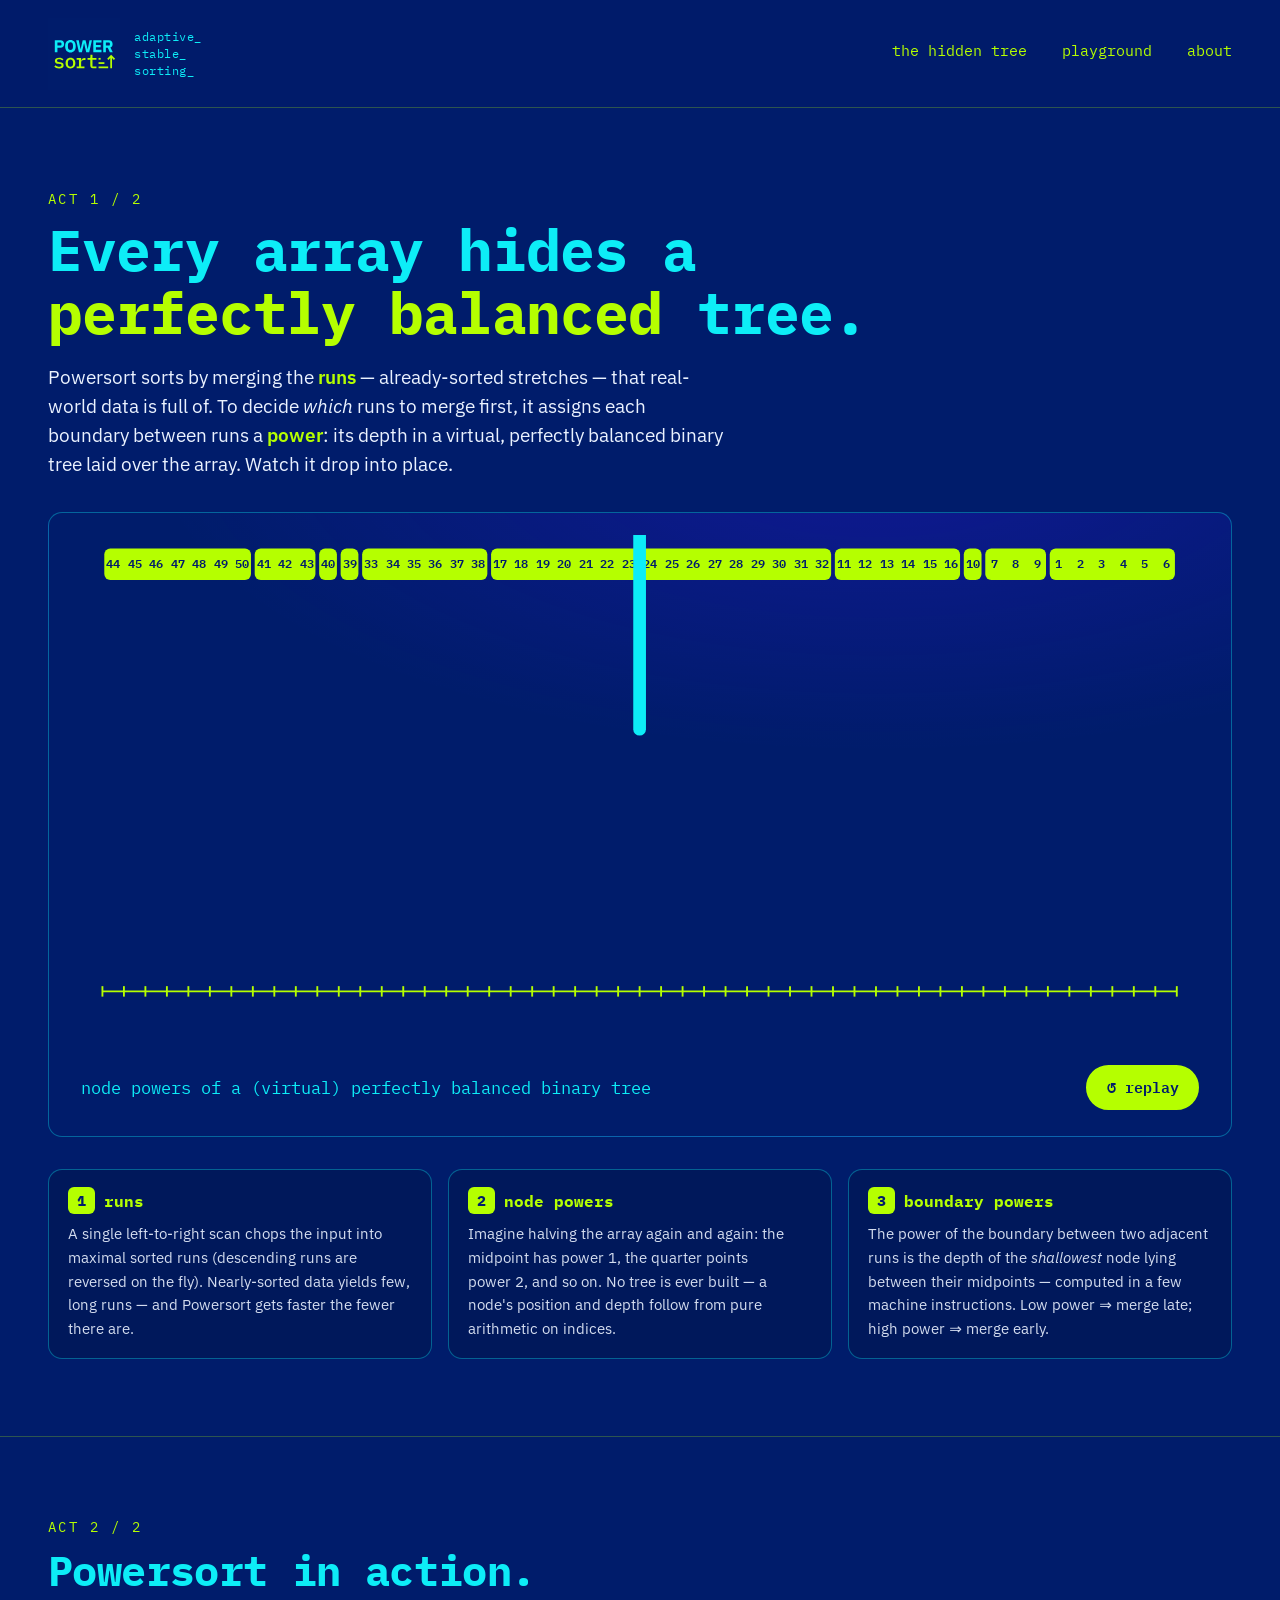
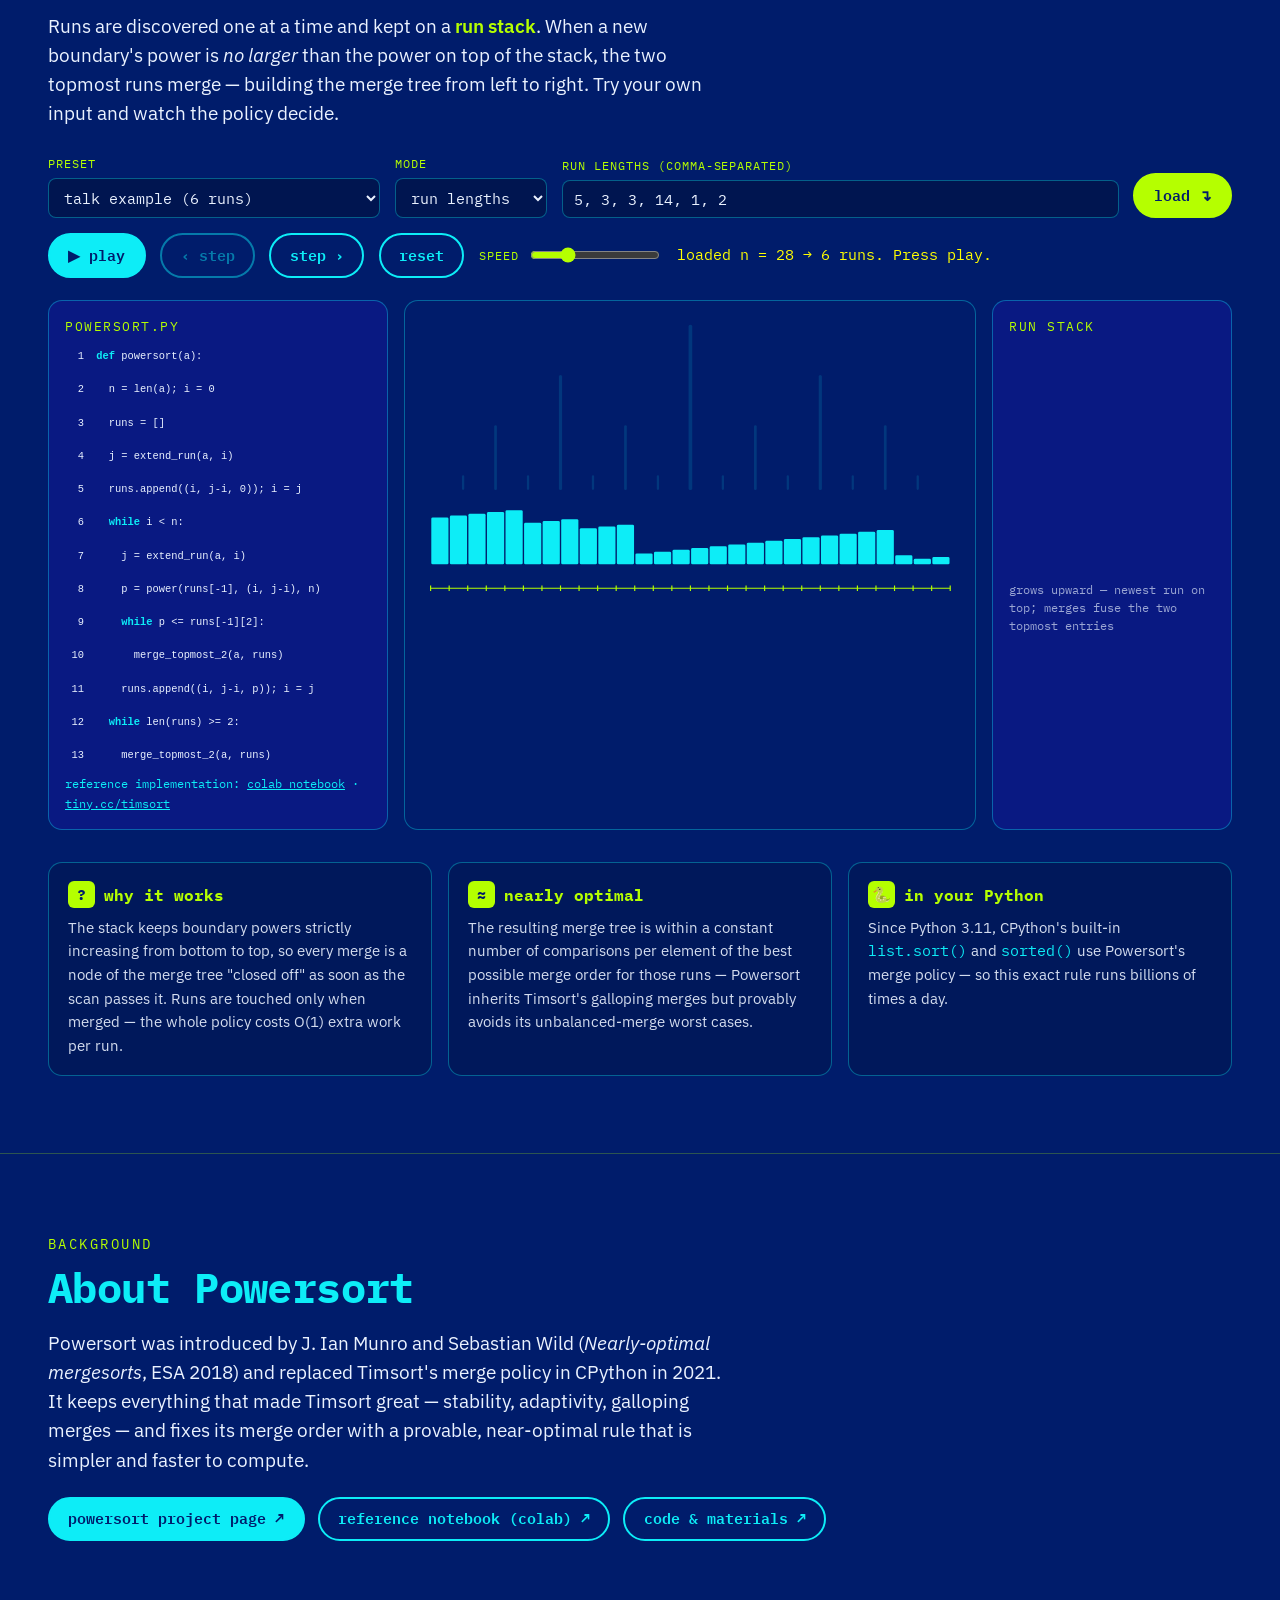
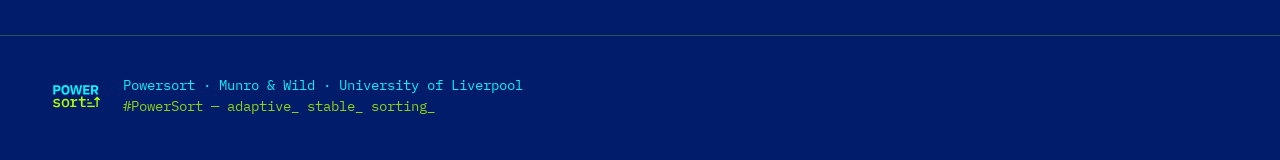
==== playground/index.html @ b898022e "add playground on standalone page" ====
<!DOCTYPE html>
<html lang="en">
<head>
<meta charset="UTF-8">
<meta name="viewport" content="width=device-width, initial-scale=1.0">
<title>Powersort — adaptive, stable sorting</title>
<meta name="description" content="An interactive explanation of Powersort's merge policy: the hidden perfectly balanced binary tree behind run powers, and the run stack in action.">
<link rel="icon" type="image/svg+xml" href="/assets/powersort-logo-square.svg">
<link rel="preconnect" href="https://fonts.googleapis.com">
<link rel="preconnect" href="https://fonts.gstatic.com" crossorigin>
<link href="https://fonts.googleapis.com/css2?family=IBM+Plex+Mono:wght@400;500;600;700&family=IBM+Plex+Sans:wght@400;500;600;700&display=swap" rel="stylesheet">
<link rel="stylesheet" href="style.css">
</head>
<body>

<header class="site-header">
  <a class="brand" href="http://www.wild-inter.net/powersort/">
    <img src="/assets/powersort-logo-square.svg" alt="Powersort logo" class="brand-logo">
    <span class="brand-tagline">adaptive_<br>stable_<br>sorting_</span>
  </a>
  <nav class="site-nav">
    <a href="#tree">the hidden tree</a>
    <a href="#playground">playground</a>
    <a href="#about">about</a>
  </nav>
</header>

<!-- ============ ACT 1 · THE HIDDEN TREE ============ -->
<section class="act" id="tree">
  <div class="act-head">
    <span class="eyebrow">act 1 / 2</span>
    <h1>Every array hides a<br><em>perfectly balanced</em> tree.</h1>
    <p class="lede">
      Powersort sorts by merging the <strong>runs</strong> — already-sorted stretches — that
      real-world data is full of. To decide <em>which</em> runs to merge first, it assigns each
      boundary between runs a <strong>power</strong>: its depth in a virtual, perfectly balanced
      binary tree laid over the array. Watch it drop into place.
    </p>
  </div>

  <div class="stage-wrap">
    <svg id="heroSvg" viewBox="0 0 1520 700" preserveAspectRatio="xMidYMid meet"
         role="img" aria-label="Animation: an array split into sorted runs, with the node powers of a perfectly balanced binary tree dropping in below it. Each run boundary receives the depth of the shallowest node between the midpoints of its two neighboring runs."></svg>
    <div class="stage-footline">
      <p id="heroCaption" class="stage-caption" aria-live="polite">&nbsp;</p>
      <button id="heroReplay" class="btn btn-lime" type="button">↺ replay</button>
    </div>
  </div>

  <div class="explain-grid">
    <div class="explain-card">
      <h3><span class="k">1</span> runs</h3>
      <p>A single left-to-right scan chops the input into maximal sorted runs
         (descending runs are reversed on the fly). Nearly-sorted data yields few, long runs —
         and Powersort gets faster the fewer there are.</p>
    </div>
    <div class="explain-card">
      <h3><span class="k">2</span> node powers</h3>
      <p>Imagine halving the array again and again: the midpoint has power&nbsp;1, the quarter
         points power&nbsp;2, and so on. No tree is ever built — a node's position and depth
         follow from pure arithmetic on indices.</p>
    </div>
    <div class="explain-card">
      <h3><span class="k">3</span> boundary powers</h3>
      <p>The power of the boundary between two adjacent runs is the depth of the
         <em>shallowest</em> node lying between their midpoints — computed in a few
         machine instructions. Low power&nbsp;⇒ merge late; high power&nbsp;⇒ merge early.</p>
    </div>
  </div>
</section>

<!-- ============ ACT 2 · POWERSORT IN ACTION ============ -->
<section class="act" id="playground">
  <div class="act-head">
    <span class="eyebrow">act 2 / 2</span>
    <h2>Powersort in action.</h2>
    <p class="lede">
      Runs are discovered one at a time and kept on a <strong>run stack</strong>. When a new
      boundary's power is <em>no larger</em> than the power on top of the stack, the two topmost
      runs merge — building the merge tree from left to right. Try your own input and watch the
      policy decide.
    </p>
  </div>

  <div class="controls" role="group" aria-label="Input controls">
    <label class="ctl">
      <span>preset</span>
      <select id="presetSelect">
        <option value="slides">talk example (6 runs)</option>
        <option value="hero">showcase example (10 runs)</option>
        <option value="colab">colab notebook example (12 runs)</option>
        <option value="random">random values</option>
        <option value="fewruns">a few long runs</option>
        <option value="manyruns">many short runs</option>
        <option value="organ">organ pipe</option>
        <option value="sorted">already sorted</option>
      </select>
    </label>
    <label class="ctl">
      <span>mode</span>
      <select id="modeSelect">
        <option value="runs">run lengths</option>
        <option value="values">array values</option>
      </select>
    </label>
    <label class="ctl ctl-grow">
      <span id="inputLabel">run lengths (comma-separated)</span>
      <input id="dataInput" type="text" spellcheck="false" autocomplete="off"
             value="5, 3, 3, 14, 1, 2">
    </label>
    <button id="applyBtn" class="btn btn-lime" type="button">load ↴</button>
  </div>

  <div class="controls controls-play" role="group" aria-label="Playback controls">
    <button id="playBtn" class="btn btn-cyan" type="button">▶ play</button>
    <button id="backBtn" class="btn" type="button">‹ step</button>
    <button id="stepBtn" class="btn" type="button">step ›</button>
    <button id="resetBtn" class="btn" type="button">reset</button>
    <label class="ctl ctl-speed">
      <span>speed</span>
      <input id="speedRange" type="range" min="0.3" max="3" step="0.1" value="1"
             aria-label="Animation speed">
    </label>
    <p id="narration" class="narration" aria-live="polite">Press play to run Powersort.</p>
  </div>

  <div class="playground-grid">
    <aside class="panel panel-code" aria-label="Powersort pseudocode">
      <div class="panel-title">powersort.py</div>
      <pre id="codeBox"><code><span class="cl" id="cl1"> 1  <b>def</b> powersort(a):</span>
<span class="cl" id="cl2"> 2    n = len(a); i = 0</span>
<span class="cl" id="cl3"> 3    runs = []</span>
<span class="cl" id="cl4"> 4    j = extend_run(a, i)</span>
<span class="cl" id="cl5"> 5    runs.append((i, j-i, 0)); i = j</span>
<span class="cl" id="cl6"> 6    <b>while</b> i &lt; n:</span>
<span class="cl" id="cl7"> 7      j = extend_run(a, i)</span>
<span class="cl" id="cl8"> 8      p = power(runs[-1], (i, j-i), n)</span>
<span class="cl" id="cl9"> 9      <b>while</b> p &lt;= runs[-1][2]:</span>
<span class="cl" id="cl10">10        merge_topmost_2(a, runs)</span>
<span class="cl" id="cl11">11      runs.append((i, j-i, p)); i = j</span>
<span class="cl" id="cl12">12    <b>while</b> len(runs) &gt;= 2:</span>
<span class="cl" id="cl13">13      merge_topmost_2(a, runs)</span></code></pre>
      <p class="panel-note">reference implementation: <a href="https://colab.research.google.com/drive/13jJDr7dcEz2Ub48TzOT-DaJYCNc5UduR" target="_blank" rel="noopener">colab notebook</a> · <a href="https://tiny.cc/timsort" target="_blank" rel="noopener">tiny.cc/timsort</a></p>
    </aside>

    <div class="panel panel-stage">
      <svg id="playSvg" viewBox="0 0 1200 640" preserveAspectRatio="xMidYMid meet"
           role="img" aria-label="Visualization of the array as bars grouped into runs, boundary powers, and the merge tree being built left to right over the faint node powers of the virtual balanced tree."></svg>
    </div>

    <aside class="panel panel-stack" aria-label="Run stack">
      <div class="panel-title">run stack</div>
      <div id="stackBox" class="stack-box"></div>
      <div class="stack-hint">grows upward — newest run on top; merges fuse the two topmost entries</div>
    </aside>
  </div>

  <div class="explain-grid">
    <div class="explain-card">
      <h3><span class="k">?</span> why it works</h3>
      <p>The stack keeps boundary powers strictly increasing from bottom to top, so every merge
         is a node of the merge tree "closed off" as soon as the scan passes it. Runs are touched
         only when merged — the whole policy costs O(1) extra work per run.</p>
    </div>
    <div class="explain-card">
      <h3><span class="k">≈</span> nearly optimal</h3>
      <p>The resulting merge tree is within a constant number of comparisons per element of the
         best possible merge order for those runs — Powersort inherits Timsort's galloping merges
         but provably avoids its unbalanced-merge worst cases.</p>
    </div>
    <div class="explain-card">
      <h3><span class="k">🐍</span> in your Python</h3>
      <p>Since Python&nbsp;3.11, CPython's built-in <code>list.sort()</code> and
         <code>sorted()</code> use Powersort's merge policy — so this exact rule runs
         billions of times a day.</p>
    </div>
  </div>
</section>

<!-- ============ ABOUT ============ -->
<section class="act act-about" id="about">
  <div class="act-head">
    <span class="eyebrow">background</span>
    <h2>About Powersort</h2>
    <p class="lede">
      Powersort was introduced by J. Ian Munro and Sebastian Wild
      (<em>Nearly-optimal mergesorts</em>, ESA&nbsp;2018) and replaced Timsort's merge policy in
      CPython in 2021. It keeps everything that made Timsort great — stability, adaptivity,
      galloping merges — and fixes its merge order with a provable, near-optimal rule that is
      simpler and faster to compute.
    </p>
    <p class="about-links">
      <a class="btn btn-cyan" href="http://www.wild-inter.net/powersort/">powersort project page ↗</a>
      <a class="btn" href="https://colab.research.google.com/drive/13jJDr7dcEz2Ub48TzOT-DaJYCNc5UduR" target="_blank" rel="noopener">reference notebook (colab) ↗</a>
      <a class="btn" href="https://tiny.cc/timsort">code &amp; materials ↗</a>
    </p>
  </div>
</section>

<footer class="site-footer">
  <img src="/assets/powersort-logo-square.svg" alt="" class="footer-logo">
  <p>Powersort · Munro &amp; Wild · University of Liverpool<br>
     <span class="dim">#PowerSort — adaptive_ stable_ sorting_</span></p>
</footer>

<script src="app.js"></script>
</body>
</html>
---- playground/style.css ----
/* ============================================================
   POWERSORT — brand tokens (Brand Guidelines v1.0)
   dark blue #001C6B · blue #380FFF · light blue #0DEDF7
   green #00D600 · lime #B5FF00 · yellow #FFFF00
   type: IBM Plex Mono (headlines / data) + IBM Plex Sans (body)
   ============================================================ */
:root {
  --darkblue: #001C6B;
  --blue: #380FFF;
  --lightblue: #0DEDF7;
  --green: #00D600;
  --lime: #B5FF00;
  --yellow: #FFFF00;
  --ink: #EAF2FF;
  --panel: rgba(56, 15, 255, 0.16);
  --panel-line: rgba(13, 237, 247, 0.35);
  --mono: "IBM Plex Mono", ui-monospace, SFMono-Regular, Menlo, monospace;
  --sans: "IBM Plex Sans", system-ui, -apple-system, "Segoe UI", sans-serif;
}

* { box-sizing: border-box; }
html { scroll-behavior: smooth; }
@media (prefers-reduced-motion: reduce) {
  html { scroll-behavior: auto; }
}

body {
  margin: 0;
  background: var(--darkblue);
  color: var(--ink);
  font-family: var(--sans);
  font-size: 17px;
  line-height: 1.55;
  -webkit-font-smoothing: antialiased;
}

a { color: var(--lightblue); }
a:focus-visible, button:focus-visible, input:focus-visible, select:focus-visible {
  outline: 3px solid var(--yellow);
  outline-offset: 2px;
}

/* ---------- header ---------- */
.site-header {
  display: flex;
  align-items: center;
  justify-content: space-between;
  gap: 1rem;
  padding: 1.1rem clamp(1rem, 4vw, 3rem);
  border-bottom: 1px solid rgba(181, 255, 0, 0.25);
  position: sticky;
  top: 0;
  background: rgba(0, 28, 107, 0.92);
  backdrop-filter: blur(6px);
  z-index: 20;
}
.brand { display: flex; align-items: center; gap: 0.9rem; text-decoration: none; }
.brand-logo { width: 72px; height: 72px; display: block; }
.brand-tagline {
  font-family: var(--mono);
  font-size: 0.78rem;
  line-height: 1.35;
  color: var(--lightblue);
  letter-spacing: 0.04em;
}
.site-nav { display: flex; gap: clamp(0.8rem, 3vw, 2.2rem); flex-wrap: wrap; }
.site-nav a {
  font-family: var(--mono);
  font-size: 0.92rem;
  color: var(--lime);
  text-decoration: none;
  border-bottom: 2px solid transparent;
  padding-bottom: 2px;
}
.site-nav a:hover { border-bottom-color: var(--lime); }

/* ---------- sections ---------- */
.act { padding: clamp(2.5rem, 6vw, 5rem) clamp(1rem, 4vw, 3rem); }
.act + .act { border-top: 1px solid rgba(181, 255, 0, 0.25); }
.act-head { max-width: 900px; }
.eyebrow {
  font-family: var(--mono);
  font-size: 0.85rem;
  letter-spacing: 0.18em;
  text-transform: uppercase;
  color: var(--lime);
}
h1, h2 {
  font-family: var(--mono);
  font-weight: 700;
  color: var(--lightblue);
  line-height: 1.08;
  margin: 0.5rem 0 1rem;
  letter-spacing: -0.015em;
}
h1 { font-size: clamp(2rem, 5.4vw, 3.6rem); }
h2 { font-size: clamp(1.6rem, 4vw, 2.6rem); }
h1 em, h2 em { font-style: normal; color: var(--lime); }
.lede { font-size: clamp(1rem, 1.6vw, 1.18rem); max-width: 62ch; color: var(--ink); }
.lede strong { color: var(--lime); font-weight: 600; }

/* ---------- hero stage ---------- */
.stage-wrap {
  margin-top: 2rem;
  border: 1px solid var(--panel-line);
  border-radius: 14px;
  background:
    radial-gradient(1200px 500px at 70% -10%, rgba(56, 15, 255, 0.28), transparent 60%),
    var(--darkblue);
  padding: clamp(0.6rem, 2vw, 1.4rem);
  overflow: hidden;
}
#heroSvg { width: 100%; height: auto; display: block; }
.stage-footline {
  display: flex; align-items: center; justify-content: space-between;
  gap: 1rem; padding: 0.4rem 0.6rem 0.2rem; flex-wrap: wrap;
}
.stage-caption {
  font-family: var(--mono);
  color: var(--lightblue);
  font-size: clamp(0.85rem, 1.8vw, 1.05rem);
  margin: 0;
  min-height: 1.4em;
}

/* ---------- buttons & controls ---------- */
.btn {
  font-family: var(--mono);
  font-size: 0.95rem;
  font-weight: 600;
  color: var(--lightblue);
  background: transparent;
  border: 2px solid var(--lightblue);
  border-radius: 999px;
  padding: 0.5rem 1.15rem;
  cursor: pointer;
  text-decoration: none;
  display: inline-block;
  transition: transform 120ms ease, background 120ms ease, color 120ms ease;
}
.btn:hover { transform: translateY(-1px); background: rgba(13, 237, 247, 0.12); }
.btn-lime { color: var(--darkblue); background: var(--lime); border-color: var(--lime); }
.btn-lime:hover { background: var(--yellow); border-color: var(--yellow); }
.btn-cyan { color: var(--darkblue); background: var(--lightblue); border-color: var(--lightblue); }
.btn-cyan:hover { background: #7ff6fb; }
.btn[disabled] { opacity: 0.45; cursor: not-allowed; transform: none; }

.controls {
  display: flex; flex-wrap: wrap; align-items: flex-end; gap: 0.9rem;
  margin-top: 1.6rem;
}
.controls-play { align-items: center; margin-top: 0.9rem; }
.ctl { display: flex; flex-direction: column; gap: 0.3rem; }
.ctl-grow { flex: 1 1 260px; }
.ctl > span {
  font-family: var(--mono); font-size: 0.78rem; letter-spacing: 0.08em;
  color: var(--lime); text-transform: uppercase;
}
.ctl select, .ctl input[type="text"] {
  font-family: var(--mono); font-size: 0.95rem;
  color: var(--ink); background: rgba(0, 0, 0, 0.25);
  border: 1.5px solid var(--panel-line); border-radius: 8px;
  padding: 0.5rem 0.7rem;
}
.ctl-speed { flex-direction: row; align-items: center; gap: 0.6rem; }
.ctl input[type="range"] { accent-color: var(--lime); width: 130px; }
.narration {
  font-family: var(--mono); font-size: 0.95rem; color: var(--yellow);
  margin: 0; flex: 1 1 320px; min-height: 1.4em;
}

/* ---------- playground layout ---------- */
.playground-grid {
  display: grid;
  grid-template-columns: minmax(260px, 340px) 1fr minmax(190px, 240px);
  gap: 1rem;
  margin-top: 1.4rem;
  align-items: stretch;
}
@media (max-width: 1100px) {
  .playground-grid { grid-template-columns: 1fr 1fr; }
  .panel-stage { grid-column: 1 / -1; order: -1; }
}
@media (max-width: 640px) {
  .playground-grid { grid-template-columns: 1fr; }
}

.panel {
  border: 1px solid var(--panel-line);
  border-radius: 14px;
  background: var(--panel);
  padding: 1rem;
  min-width: 0;
}
.panel-stage { padding: 0.6rem; background: var(--darkblue); }
#playSvg { width: 100%; height: auto; display: block; }
.panel-title {
  font-family: var(--mono); font-size: 0.8rem; letter-spacing: 0.12em;
  text-transform: uppercase; color: var(--lime); margin-bottom: 0.7rem;
}
.panel-note { font-family: var(--mono); font-size: 0.78rem; color: var(--lightblue); margin: 0.7rem 0 0; }

/* code panel */
.panel-code { container-type: inline-size; }
.panel-code pre {
  margin: 0; overflow-x: auto;
  font-family: var(--mono); font-size: clamp(0.62rem, 3.4cqw, 0.83rem); line-height: 1.55; color: var(--ink);
}
.panel-code b { color: var(--lightblue); font-weight: 700; }
.cl { display: block; padding: 0 0.4rem; border-radius: 5px; white-space: pre; }
.cl.active { background: var(--lime); color: var(--darkblue); }
.cl.active b { color: var(--blue); }

/* run stack panel — grows upward: first pushed run sits at the bottom */
.stack-box {
  display: flex; flex-direction: column-reverse; justify-content: flex-start;
  gap: 0.45rem; min-height: 220px;
}
.stack-entry {
  display: flex; justify-content: space-between; align-items: baseline;
  font-family: var(--mono); font-size: 1rem;
  border: 1.5px solid var(--lightblue); border-radius: 8px;
  color: var(--lightblue);
  padding: 0.42rem 0.7rem;
  transition: transform 250ms ease, opacity 250ms ease,
              background 250ms ease, border-color 250ms ease, color 250ms ease;
}
.stack-entry .pw { color: var(--lime); }
.stack-entry.enter { transform: translateY(-10px); opacity: 0; }
.stack-entry.hot { background: var(--yellow); border-color: var(--yellow); color: var(--darkblue); }
.stack-entry.hot .pw { color: var(--blue); }
.stack-hint {
  font-family: var(--mono); font-size: 0.72rem; color: rgba(234, 242, 255, 0.65);
  margin-top: 0.8rem;
}

/* ---------- explainer cards ---------- */
.explain-grid {
  display: grid;
  grid-template-columns: repeat(auto-fit, minmax(250px, 1fr));
  gap: 1rem;
  margin-top: 2rem;
}
.explain-card {
  border: 1px solid var(--panel-line);
  border-radius: 14px;
  padding: 1.1rem 1.2rem;
  background: rgba(0, 0, 0, 0.14);
}
.explain-card h3 {
  font-family: var(--mono); color: var(--lime); font-size: 1.02rem;
  margin: 0 0 0.5rem; display: flex; align-items: center; gap: 0.55rem;
}
.explain-card .k {
  display: inline-flex; align-items: center; justify-content: center;
  width: 1.7rem; height: 1.7rem; border-radius: 6px;
  background: var(--lime); color: var(--darkblue); font-weight: 700; font-size: 0.95rem;
}
.explain-card p { margin: 0; font-size: 0.95rem; color: rgba(234, 242, 255, 0.9); }
.explain-card code { font-family: var(--mono); color: var(--lightblue); }

/* ---------- about & footer ---------- */
.act-about .about-links { display: flex; gap: 0.8rem; flex-wrap: wrap; margin-top: 1.4rem; }
.site-footer {
  border-top: 1px solid rgba(181, 255, 0, 0.25);
  padding: 2rem clamp(1rem, 4vw, 3rem) 3rem;
  display: flex; align-items: center; gap: 1.2rem; flex-wrap: wrap;
}
.footer-logo { width: 56px; height: 56px; }
.site-footer p { font-family: var(--mono); font-size: 0.85rem; margin: 0; color: var(--lightblue); }
.site-footer .dim { color: rgba(181, 255, 0, 0.8); }

/* ---------- SVG element classes (shared by both stages) ---------- */
text { user-select: none; }
.svg-run-box { fill: var(--lime); }
.svg-run-num { font-family: var(--mono); font-weight: 600; fill: var(--darkblue); }
.svg-run-label { font-family: var(--mono); font-weight: 700; fill: var(--darkblue); }
.svg-bar { fill: var(--lightblue); }
.svg-bar.flash { fill: var(--yellow); }
.svg-edge { stroke: var(--lightblue); stroke-width: 2.5; fill: none; }
.svg-power-digit { font-family: var(--mono); font-weight: 600; }
.svg-ruler { stroke: var(--lime); stroke-width: 2.5; }
.svg-caption { font-family: var(--mono); fill: var(--lightblue); }

@media (prefers-reduced-motion: reduce) {
  .btn, .stack-entry { transition: none; }
}

/* binary readout in the hero */
.svg-binary { font-family: var(--mono); }
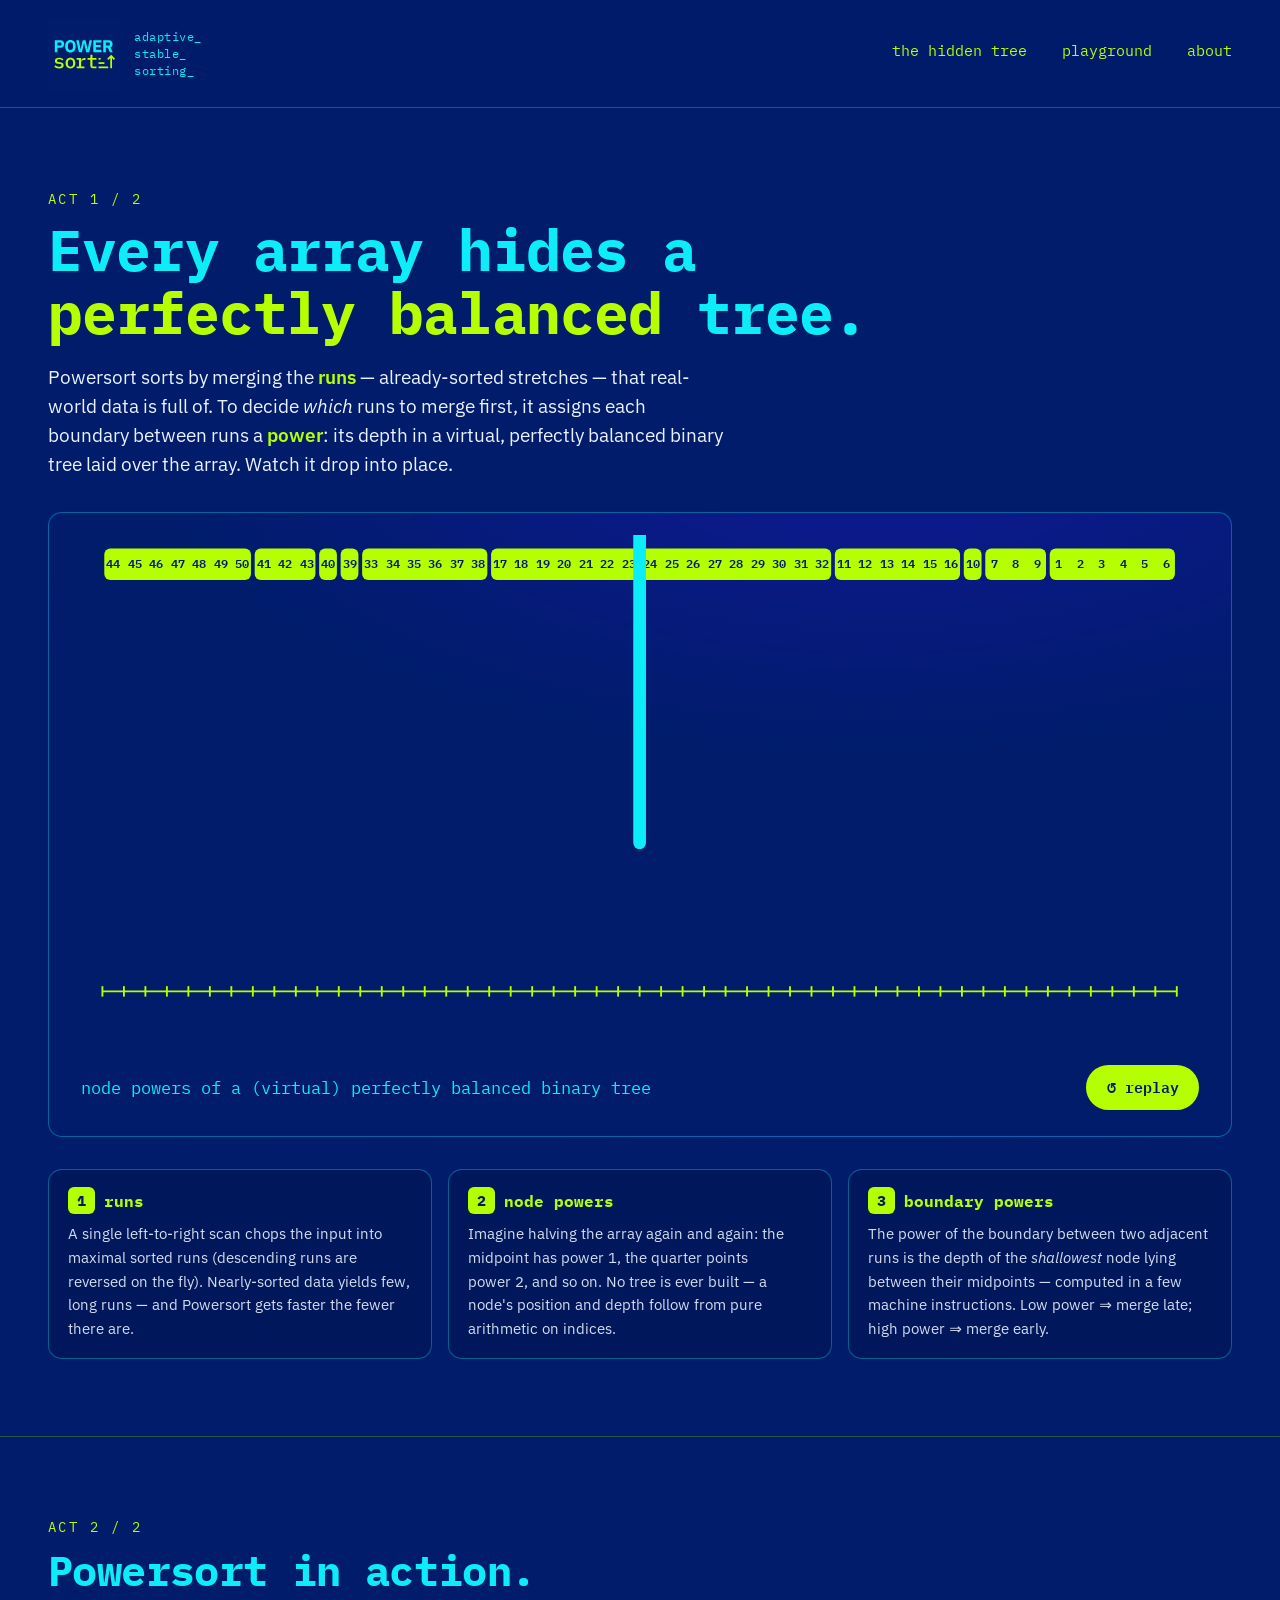
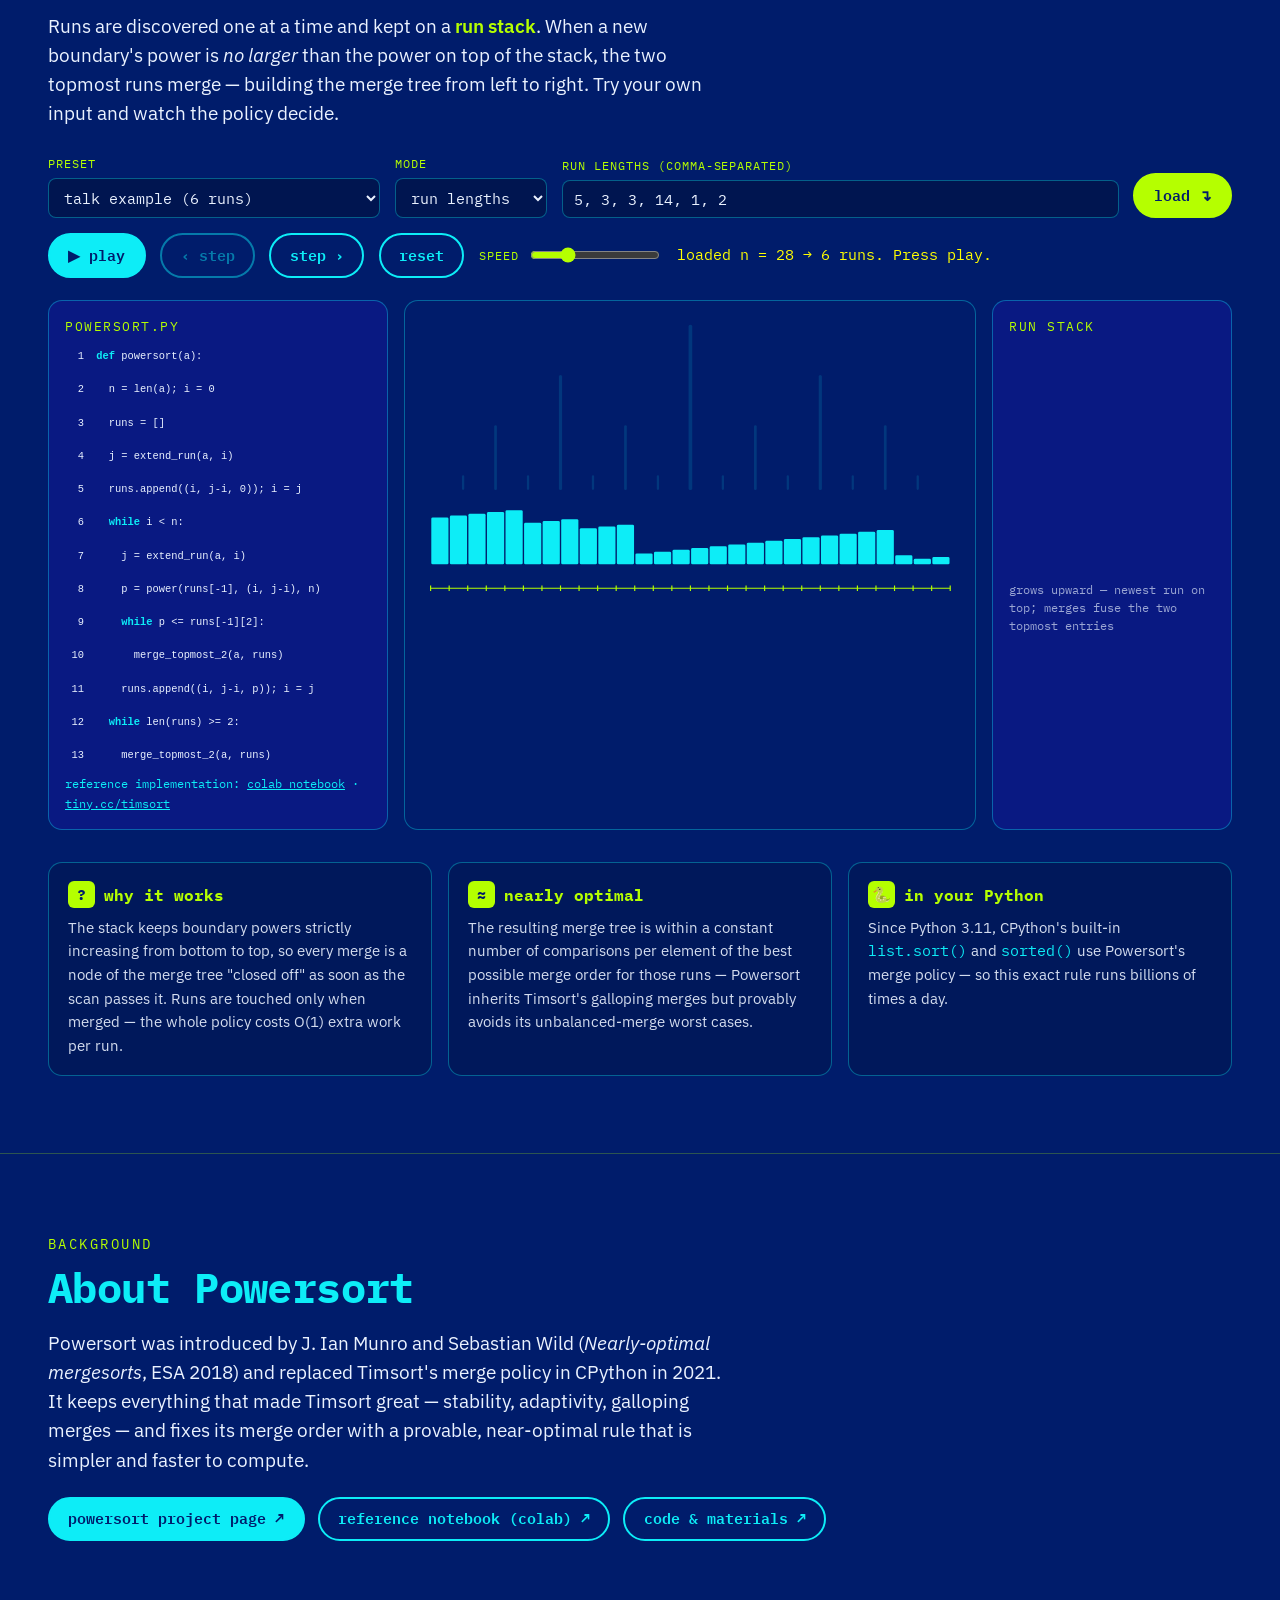
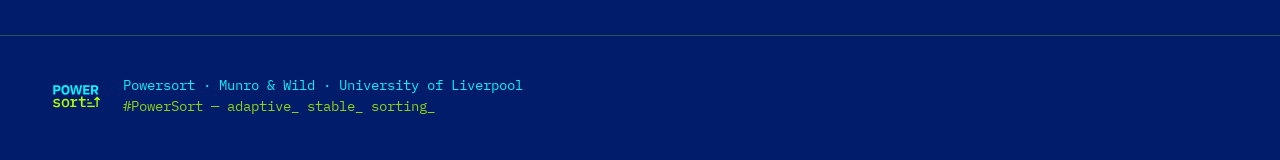
==== commit fbc3afb0: "fix path for logo" ====
--- a/playground/index.html
+++ b/playground/index.html
@@ -5,7 +5,7 @@
 <meta name="viewport" content="width=device-width, initial-scale=1.0">
 <title>Powersort — adaptive, stable sorting</title>
 <meta name="description" content="An interactive explanation of Powersort's merge policy: the hidden perfectly balanced binary tree behind run powers, and the run stack in action.">
-<link rel="icon" type="image/svg+xml" href="/assets/powersort-logo-square.svg">
+<link rel="icon" type="image/svg+xml" href="../assets/powersort-logo-square.svg">
 <link rel="preconnect" href="https://fonts.googleapis.com">
 <link rel="preconnect" href="https://fonts.gstatic.com" crossorigin>
 <link href="https://fonts.googleapis.com/css2?family=IBM+Plex+Mono:wght@400;500;600;700&family=IBM+Plex+Sans:wght@400;500;600;700&display=swap" rel="stylesheet">
@@ -15,7 +15,7 @@
 
 <header class="site-header">
   <a class="brand" href="http://www.wild-inter.net/powersort/">
-    <img src="/assets/powersort-logo-square.svg" alt="Powersort logo" class="brand-logo">
+    <img src="../assets/powersort-logo-square.svg" alt="Powersort logo" class="brand-logo">
     <span class="brand-tagline">adaptive_<br>stable_<br>sorting_</span>
   </a>
   <nav class="site-nav">
@@ -198,7 +198,7 @@
 </section>
 
 <footer class="site-footer">
-  <img src="/assets/powersort-logo-square.svg" alt="" class="footer-logo">
+  <img src="../assets/powersort-logo-square.svg" alt="" class="footer-logo">
   <p>Powersort · Munro &amp; Wild · University of Liverpool<br>
      <span class="dim">#PowerSort — adaptive_ stable_ sorting_</span></p>
 </footer>
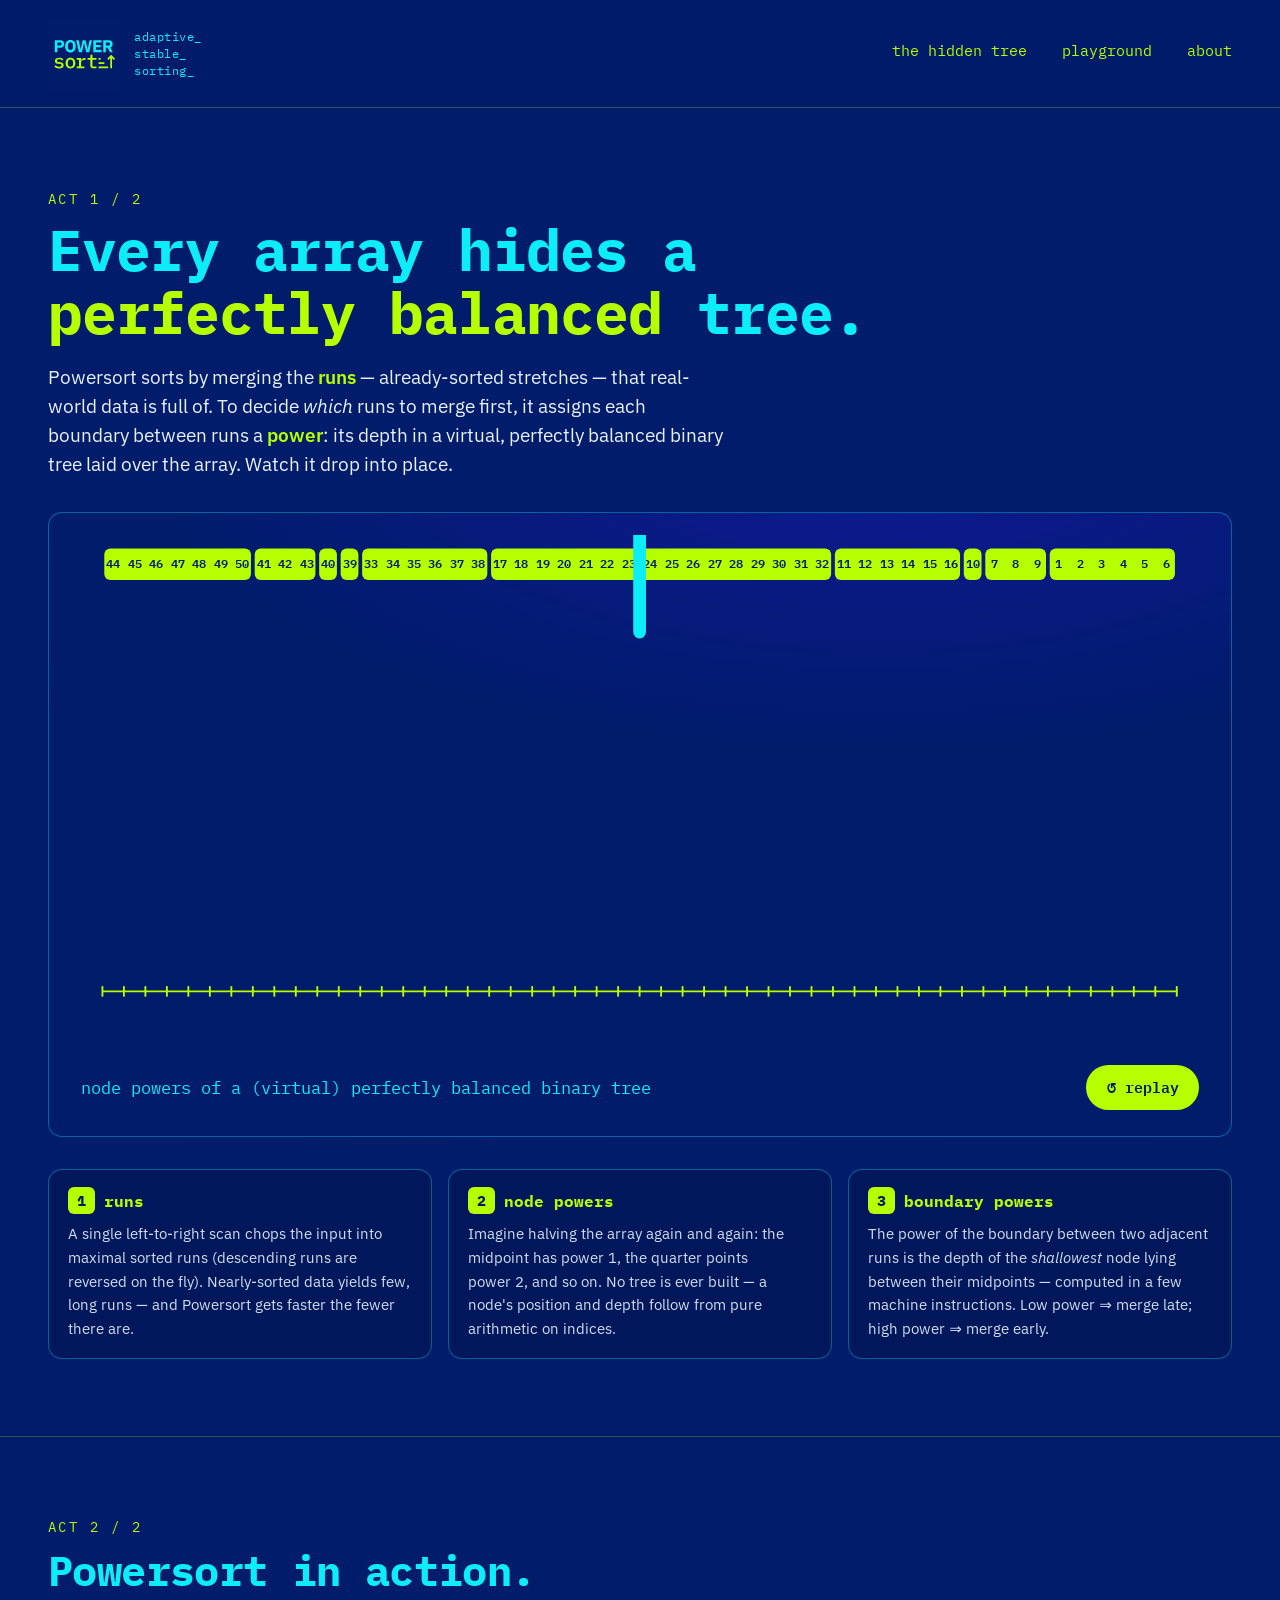
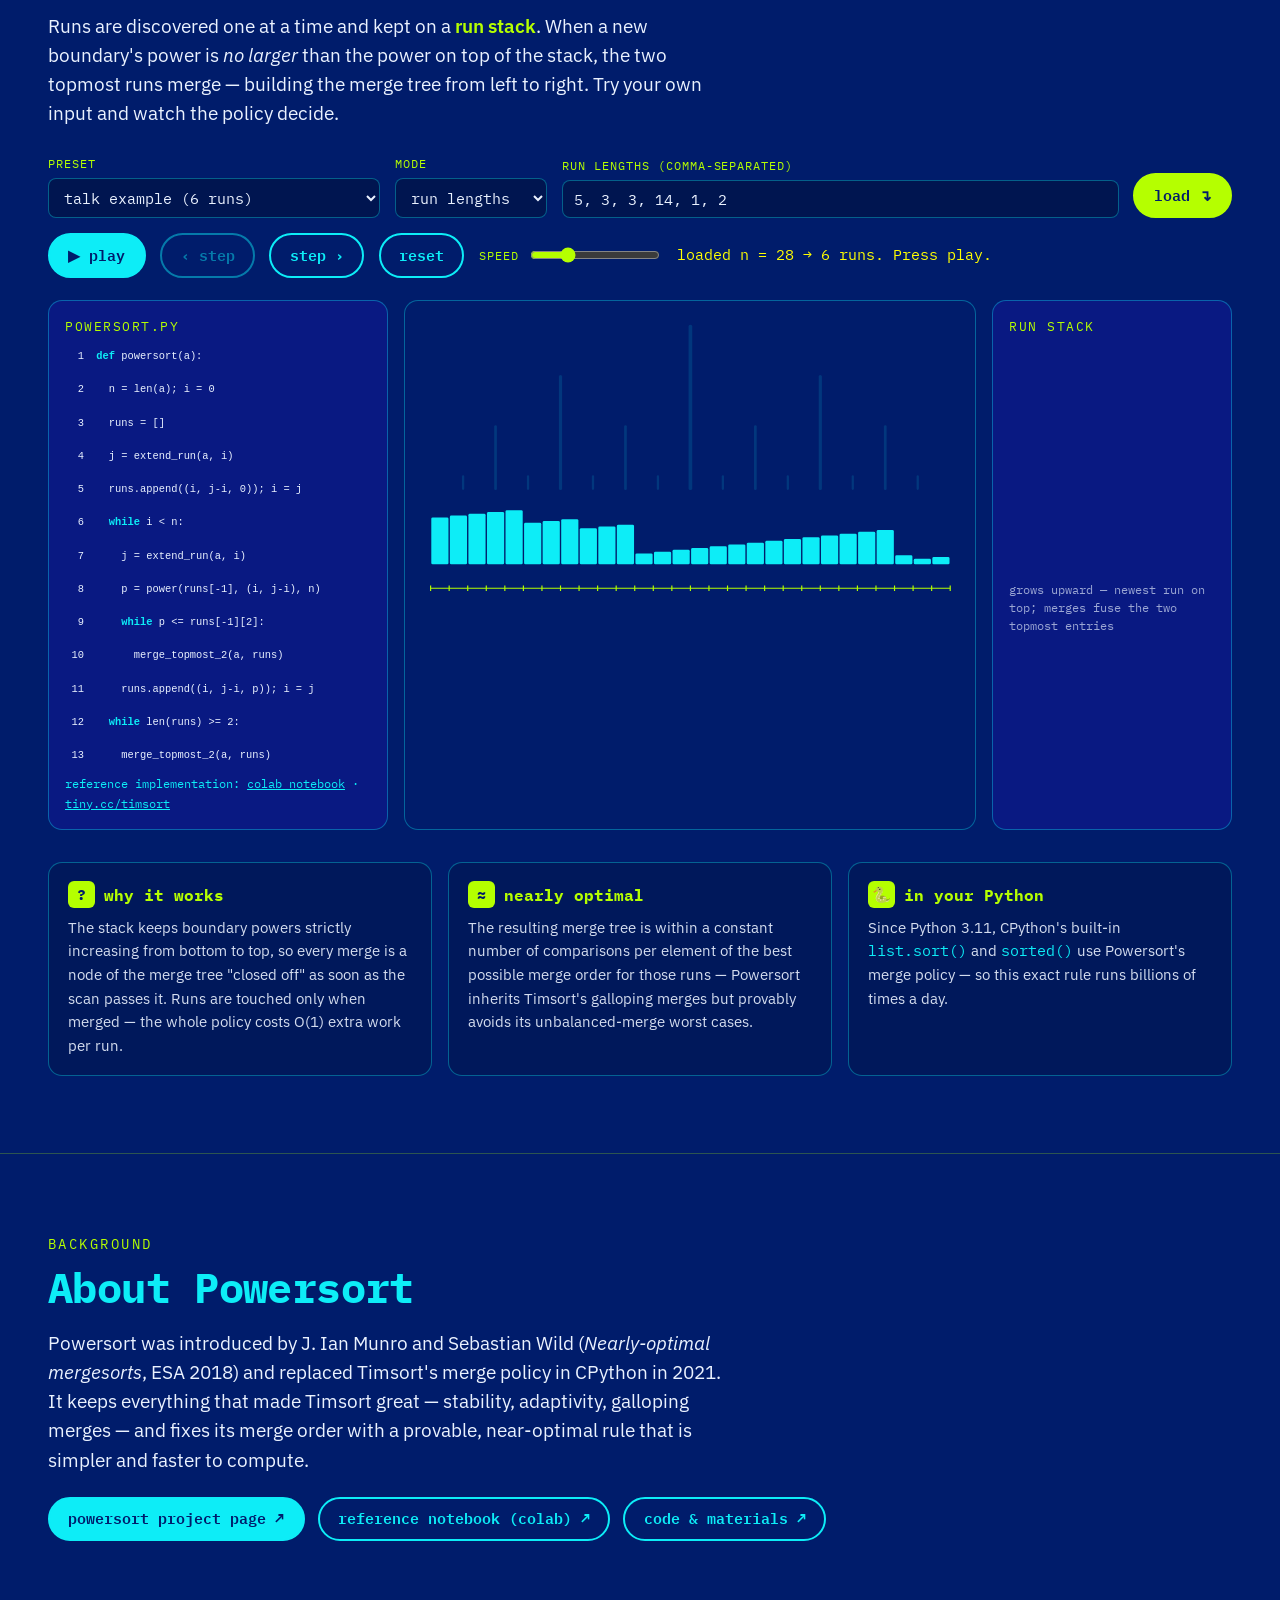
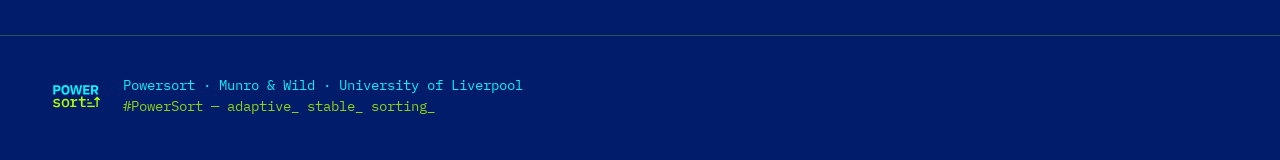
==== commit 1358a239: "Merge branch 'main' of github.com:powersort/powersort.github.io" ====
--- a/playground/index.html
+++ b/playground/index.html
@@ -10,6 +10,9 @@
 <link rel="preconnect" href="https://fonts.gstatic.com" crossorigin>
 <link href="https://fonts.googleapis.com/css2?family=IBM+Plex+Mono:wght@400;500;600;700&family=IBM+Plex+Sans:wght@400;500;600;700&display=swap" rel="stylesheet">
 <link rel="stylesheet" href="style.css">
+<!-- GoatCounter analytics -->
+<script data-goatcounter="https://power-sort.goatcounter.com/count"
+        async src="//gc.zgo.at/count.js"></script>
 </head>
 <body>
 
